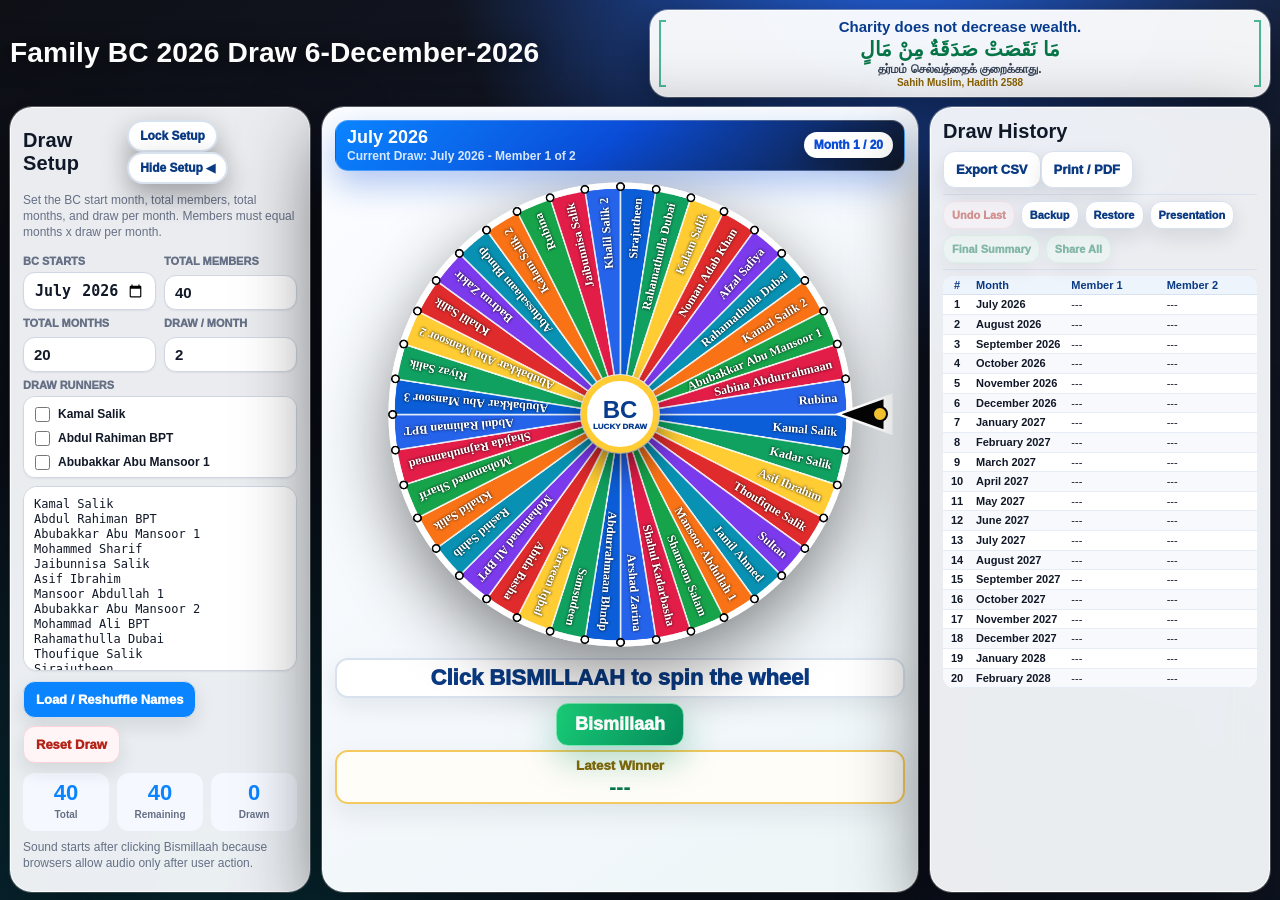
==== index.html @ fdc9ce52 "Harden draw app and split assets" ====
<!DOCTYPE html>
<html lang="en">
<head>
<meta charset="UTF-8" />
<meta name="viewport" content="width=device-width, initial-scale=1.0" />
<title>Family BC Wheel of Fortune Draw</title>
<link rel="stylesheet" href="styles.css" />
</head>
<body>
<div class="app">
  <div class="header">
    <div class="title"><h1 id="pageTitle">Family BC 2026 Draw</h1></div>
    <div class="hadithQuote" aria-label="Hadith about charity">
      <strong>Charity does not decrease wealth.</strong>
      <span class="arabic">مَا نَقَصَتْ صَدَقَةٌ مِنْ مَالٍ</span>
      <span class="tamil">தர்மம் செல்வத்தைக் குறைக்காது.</span>
      <small>Sahih Muslim, Hadith 2588</small>
    </div>
    <div class="badge" id="status">READY</div>
  </div>
  <div class="stage">
    <button id="setupShow" class="setupShowTab" type="button" title="Show draw setup">Show Setup ▶</button>
    <div class="panel">
      <div class="setupHeader"><h2>Draw Setup</h2><div><button id="lockSetup" class="setupToggle" type="button">Lock Setup</button> <button id="setupToggle" class="setupToggle" type="button" title="Hide draw setup" aria-expanded="true">Hide Setup ◀</button></div></div>
      <p class="note">Set the BC start month, total members, total months, and draw per month. Members must equal months x draw per month.</p>
      <div class="settings">
        <label>BC Starts<input id="startMonth" type="month" value="2026-07"></label>
        <label>Total Members<input id="memberCount" type="number" min="1" max="300" value="40"></label>
        <label>Total Months<input id="monthCount" type="number" min="1" max="120" value="20"></label>
        <label>Draw / Month<input id="drawPerMonth" type="number" min="1" max="20" value="2"></label>
        <label class="runnerField">Draw Runners<div id="drawRunners" class="runnerList" role="group" aria-label="Draw runners"></div></label>
      </div>
      <textarea id="names"></textarea>
      <div class="actions">
        <button id="load">Load / Reshuffle Names</button>
        <button id="reset" class="danger">Reset Draw</button>
      </div>
      <div class="stats"><div><strong id="total">0</strong><span>Total</span></div><div><strong id="remaining">0</strong><span>Remaining</span></div><div><strong id="drawn">0</strong><span>Drawn</span></div></div>
      <p class="note">Sound starts after clicking Bismillaah because browsers allow audio only after user action.</p>
    </div>
    <div class="wheelPanel" id="wheelPanel">
      <div class="monthBar"><div><h2 id="month">July 2026</h2><p id="winnerNo">Winner #1 draw</p></div><div class="monthPill" id="round">Month 1 / 20</div></div>
      <div class="wheelArea"><canvas id="wheel" width="900" height="900"></canvas><div class="pointer" id="wheelPointer"></div><div class="centerCap"><b>BC</b><span>LUCKY DRAW</span></div></div>
      <div class="finalThanks"><h2>JazaakAllaah Khairan to All the Members</h2></div>
      <div class="nameTicker" id="ticker">Click BISMILLAAH to spin the wheel</div>
      <div class="controls"><button id="start" class="start">Bismillaah</button></div>
      <div class="winnerBox"><small>Latest Winner</small><h3 id="latest">---</h3></div>
    </div>
    <div class="history">
      <div class="actions" style="justify-content:space-between"><h2>Draw History</h2><div><button id="export" class="secondary">Export CSV</button><button id="print" class="secondary">Print / PDF</button></div></div>
      <div class="adminTools">
        <button id="undo" class="danger">Undo Last</button>
        <button id="backup" class="secondary">Backup</button>
        <button id="restore" class="secondary">Restore</button>
        <button id="presentation" class="secondary">Presentation</button>
        <button id="summary" class="success" disabled>Final Summary</button>
        <button id="shareAll" class="success" disabled>Share All</button>
      </div>
      <table><thead id="historyHead"><tr><th class="sr">#</th><th>Month</th><th>Member 1</th><th>Member 2</th></tr></thead><tbody id="history"><tr><td colspan="4">No draw yet.</td></tr></tbody></table>
    </div>
  </div>
  <button id="exitPresentation" class="presentationExit">Exit Presentation</button>
</div>
<div class="overlay" id="overlay"><div class="popup"><p>🎉 CONGRATULATIONS 🎉</p><h2 id="popMonth">July 2026 Winner #1</h2><h1 id="popName">Winner</h1><button id="continue">Continue</button></div></div>
<div class="summaryOverlay" id="summaryOverlay"><div class="summaryPanel"><h2>Final Draw Summary</h2><p id="summaryIntro">All draws are complete.</p><div class="summaryList" id="summaryList"></div><div class="actions"><button id="summaryShare" class="success">Share All</button><button id="summaryClose" class="secondary">Close</button></div></div></div>
<div class="dialogOverlay" id="dialogOverlay"><div class="dialogBox"><h2 id="dialogTitle">Message</h2><p id="dialogMessage"></p><div class="actions"><button id="dialogCancel" class="secondary">Cancel</button><button id="dialogOk">OK</button></div></div></div>
<div class="confetti" id="confetti"></div>
<input id="restoreFile" type="file" accept="application/json,.json" style="display:none">
<script src="app.js"></script>
</body>
</html>
---- styles.css ----
:root{--bg1:#05070d;--bg2:#101828;--gold:#f4c95d;--blue:#0a84ff;--green:#16a765;--red:#e03a4e;--ink:#111827;--panel:#ffffff;--line:#d9e3f0}
*{box-sizing:border-box}
html,body{height:100%;overflow:hidden}
body{margin:0;font-family:Calibri,Arial,sans-serif;color:white;background:radial-gradient(circle at 70% -10%,#1c64f2 0%,transparent 34%),radial-gradient(circle at 15% 95%,#00a6a650 0%,transparent 32%),linear-gradient(135deg,#05070d 0%,#0b1020 45%,#111827 100%);}
body::before{content:"";position:fixed;inset:0;pointer-events:none;background:linear-gradient(180deg,#ffffff10,#00000018);opacity:.65}
.app{height:100vh;max-width:1500px;margin:auto;padding:8px 10px;display:flex;flex-direction:column;gap:8px}
.header{display:flex;justify-content:space-between;align-items:center;gap:14px;flex:0 0 auto}
.title h1{font-size:clamp(22px,2.2vw,32px);margin:0;font-weight:1000;line-height:1}
.title p{margin:4px 0 0;color:#d8e8ff;font-weight:700;font-size:13px}
.badge{display:none}
.setupToggle,.setupShowTab{background:#ffffff;color:#073b8e;border:2px solid #ffcc33;font-weight:1000;box-shadow:0 12px 28px #0005}
.setupToggle{border-radius:999px;padding:7px 11px;font-size:12px}
.setupShowTab{position:absolute;left:0;top:50%;transform:translate(-2px,-50%);z-index:8;border-radius:0 999px 999px 0;padding:12px 10px;display:none;writing-mode:vertical-rl;text-orientation:mixed}
.hadithQuote{flex:1;min-width:360px;max-width:620px;background:linear-gradient(135deg,#fffaf0,#ffffff);color:#101828;border:2px solid #ffcc33;border-radius:16px;padding:8px 14px;text-align:center;box-shadow:0 14px 34px #0005;position:relative;overflow:hidden}
.hadithQuote::before,.hadithQuote::after{content:"";position:absolute;top:9px;bottom:9px;width:5px;border-top:2px solid #067647;border-bottom:2px solid #067647}
.hadithQuote::before{left:8px;border-left:2px solid #067647}.hadithQuote::after{right:8px;border-right:2px solid #067647}
.hadithQuote strong{display:block;font-size:15px;line-height:1.05;color:#073b8e}
.hadithQuote .arabic{display:block;margin-top:3px;font-size:20px;line-height:1.1;font-weight:900;color:#067647;direction:rtl}
.hadithQuote .tamil{display:block;margin-top:2px;font-size:12px;font-weight:900;color:#344054}
.hadithQuote small{display:block;margin-top:1px;font-size:10px;font-weight:900;color:#8a6200}
.stage{position:relative;flex:1;min-height:0;display:grid;grid-template-columns:minmax(250px,300px) minmax(420px,1fr) minmax(290px,340px);gap:12px;align-items:stretch;transition:grid-template-columns .38s ease,gap .38s ease}
.panel,.wheelPanel,.history{background:white;color:var(--ink);border-radius:18px;padding:12px;box-shadow:0 18px 48px #0007;min-height:0}
.panel{display:flex;flex-direction:column;min-width:0;overflow:hidden;transition:opacity .28s ease,transform .38s ease,padding .38s ease,box-shadow .38s ease}
textarea{width:100%;flex:1;min-height:140px;border:2px solid #e7edf7;border-radius:14px;padding:10px;font-size:12px;line-height:1.25;outline:none;resize:none;background:#f8fbff}
label{display:flex;flex-direction:column;justify-content:space-between;gap:4px;min-height:54px;font-size:11px;font-weight:1000;color:#667085;text-transform:uppercase;line-height:1.05;white-space:nowrap}
input{width:100%;min-width:0;border:2px solid #e7edf7;border-radius:12px;padding:8px 10px;font-size:15px;font-weight:900;color:#071225;background:#f8fbff;outline:none}
button{border:0;border-radius:12px;padding:10px 12px;font-weight:1000;cursor:pointer;background:var(--blue);color:white;font-size:13px;box-shadow:0 8px 18px #0002;white-space:nowrap}
button:disabled{opacity:.45;cursor:not-allowed}
button.secondary{background:#eef4ff;color:#084298}
button.danger{background:#fff0f0;color:var(--red)}
button.success{background:#ecfdf3;color:#067647}
button.start{font-size:18px;background:linear-gradient(135deg,#12b76a,#067647);padding:10px 18px}
button.stop{font-size:18px;background:linear-gradient(135deg,#ff3b30,#b42318);padding:10px 18px}
.actions{display:flex;gap:8px;flex-wrap:wrap;margin-top:10px}
.stats{display:grid;grid-template-columns:repeat(3,1fr);gap:8px;margin-top:10px}
.stats div{background:#f5f8ff;border-radius:12px;text-align:center;padding:9px}
.stats strong{display:block;font-size:22px;color:var(--blue);line-height:1}
.stats span{font-size:10px;font-weight:900;color:#667085}
.monthBar{display:flex;justify-content:space-between;align-items:center;gap:10px;background:linear-gradient(135deg,#073b8e,#061f4f);color:white;padding:7px 11px;border-radius:13px;margin-bottom:5px}
.monthBar h2{margin:0;font-size:18px;line-height:1.05}
.monthBar p{margin:2px 0 0;color:#d8e8ff;font-weight:800;font-size:12px}
.monthPill{background:#ffcc33;color:#101828;border-radius:999px;padding:6px 10px;font-weight:1000;font-size:12px;white-space:nowrap}
.wheelPanel{display:flex;flex-direction:column}
.wheelArea{position:relative;width:min(53vh,100%,610px);height:min(53vh,100vw,610px);aspect-ratio:1;margin:0 auto}
#wheel{display:block;position:relative;z-index:1;width:100%;height:100%;border-radius:50%;filter:drop-shadow(0 25px 35px #0007)}
.pointer{position:absolute;top:50%;right:-34px;transform:translateY(-50%);width:58px;height:42px;background:white;clip-path:polygon(0 50%,100% 0,100% 100%);z-index:5;filter:drop-shadow(0 4px 5px #0008);transform-origin:48px 50%}
.pointer::before{content:"";position:absolute;right:5px;top:50%;transform:translateY(-50%);width:12px;height:12px;border-radius:50%;background:#ffcc33;border:2px solid #050505;z-index:2}
.pointer::after{content:"";position:absolute;left:7px;top:6px;width:42px;height:30px;background:#050505;clip-path:polygon(0 50%,100% 0,100% 100%)}
.pointer.tick{animation:pointerTick .08s ease-out}
.centerCap{position:absolute;left:50%;top:50%;transform:translate(-50%,-50%);width:78px;height:78px;border-radius:50%;background:white;border:6px solid #ffcc33;color:#073b8e;display:flex;flex-direction:column;align-items:center;justify-content:center;box-shadow:0 12px 26px #0006;z-index:4;font-weight:1000}
.centerCap b{font-size:24px;line-height:1}.centerCap span{font-size:8px}
.nameTicker{margin:5px auto 0;width:100%;background:#f5f8ff;border:2px solid #e7edf7;color:#073b8e;border-radius:13px;padding:6px;font-size:clamp(17px,1.8vw,22px);font-weight:1000;min-height:40px;display:flex;align-items:center;justify-content:center;text-align:center;line-height:1.05}
.controls{display:flex;justify-content:center;gap:10px;flex-wrap:wrap;margin-top:5px}
.winnerBox{margin-top:4px;border:2px solid #ffdf72;border-radius:13px;background:linear-gradient(135deg,#fff8da,#fff);padding:4px;color:#101828;text-align:center}
.winnerBox small{font-weight:1000;color:#8a6200}.winnerBox h3{font-size:clamp(16px,1.7vw,22px);line-height:1.05;margin:2px 0 0;color:#067647}
.finalThanks{display:none;flex:1;min-height:0;align-items:center;justify-content:center;text-align:center;padding:26px;border-radius:20px;background:radial-gradient(circle at 50% 20%,#ffffff 0%,#eef7ff 45%,#dff6ec 100%);border:1px solid #ffffff;box-shadow:inset 0 1px 0 #fff,0 20px 55px #10182820}
.finalThanks h2{margin:0;color:#064e3b;font-size:clamp(34px,4.8vw,64px);line-height:1.02;font-weight:1000;text-shadow:0 2px 0 #fff}
.wheelPanel.drawComplete .wheelArea,.wheelPanel.drawComplete .nameTicker,.wheelPanel.drawComplete .controls,.wheelPanel.drawComplete .winnerBox{display:none}
.wheelPanel.drawComplete .finalThanks{display:flex}
.history{display:flex;flex-direction:column;margin-top:0;overflow:hidden}
table{width:100%;border-collapse:collapse;margin-top:4px;font-size:11px;table-layout:fixed}th,td{padding:3px 5px;border-bottom:1px solid #e7edf7;text-align:left;vertical-align:top;word-break:break-word;line-height:1.15}th{background:#f5f8ff}
th.sr,td.sr{width:28px;max-width:28px;text-align:center;padding-left:2px;padding-right:2px}
.adminTools{display:flex;gap:6px;flex-wrap:wrap;margin:6px 0 2px}.adminTools button{font-size:11px;padding:7px 8px}
.app.setupLocked .panel input,.app.setupLocked .panel textarea{background:#f1f5f9;color:#667085}
.app.setupLocked .runnerList{background:#f1f5f9;color:#667085}
.app.setupLocked #load{opacity:.45;cursor:not-allowed}
.summaryOverlay{display:none;position:fixed;inset:0;background:#000c;z-index:70;align-items:center;justify-content:center}
.summaryOverlay.show{display:flex}
.summaryPanel{background:white;color:#101828;border-radius:24px;border:5px solid #ffcc33;width:min(900px,94vw);max-height:88vh;padding:22px;box-shadow:0 30px 90px #000;display:flex;flex-direction:column;gap:12px}
.summaryPanel h2{margin:0;color:#073b8e;font-size:30px}.summaryPanel p{margin:0;color:#667085;font-weight:800}.summaryList{overflow:auto;border:1px solid #e7edf7;border-radius:12px}.summaryList table{font-size:13px;margin:0}.summaryPanel .actions{justify-content:flex-end;margin:0}
.dialogOverlay{display:none;position:fixed;inset:0;background:#000b;z-index:90;align-items:center;justify-content:center;padding:18px}
.dialogOverlay.show{display:flex}
.dialogBox{width:min(620px,94vw);max-height:86vh;overflow:auto;background:#fbfdff;color:#101828;border-radius:22px;border:1px solid #ffffff;box-shadow:0 34px 110px #000;padding:22px;display:flex;flex-direction:column;gap:14px}
.dialogBox h2{margin:0;color:#0a3a82;font-size:24px;line-height:1.1;font-weight:1000}
.dialogBox p{margin:0;color:#344054;font-size:17px;line-height:1.35;font-weight:800;white-space:pre-wrap;overflow-wrap:anywhere}
.dialogBox .actions{justify-content:flex-end;margin:0}
.presentationExit{display:none;position:fixed;right:14px;bottom:14px;z-index:80;background:#ffffff;color:#073b8e;border:2px solid #ffcc33}
.app.presentation{width:100vw;max-width:none;height:100vh;padding:8px;overflow:hidden}.app.presentation .panel,.app.presentation .history,.app.presentation .hadithQuote,.app.presentation .badge,.app.presentation .setupShowTab{display:none}.app.presentation .header{justify-content:center;text-align:center}.app.presentation .stage{grid-template-columns:minmax(0,1fr);place-items:center;width:100%;min-height:0}.app.presentation .wheelPanel{width:min(1180px,100%);height:100%;max-height:100%;margin:0 auto;padding:10px;overflow:hidden}.app.presentation .monthBar{padding:6px 10px;margin-bottom:4px}.app.presentation .wheelArea{width:min(60vh,62vw,640px);height:min(60vh,62vw,640px)}.app.presentation .nameTicker{min-height:36px;padding:5px;margin-top:4px}.app.presentation .controls{margin-top:4px}.app.presentation .winnerBox{margin-top:4px;padding:5px}.app.presentation .presentationExit{display:block}
.overlay{display:none;position:fixed;inset:0;background:#000b;z-index:50;align-items:center;justify-content:center}
.overlay.show{display:flex}
.popup{position:relative;background:white;color:#101828;border-radius:34px;border:6px solid #ffcc33;padding:36px;text-align:center;width:min(760px,92vw);box-shadow:0 30px 90px #000}
.popup p{font-size:30px;font-weight:1000;color:#8a6200;margin:0}.popup h2{font-size:28px;color:#073b8e;margin:12px 0}.popup h1{font-size:54px;color:#067647;margin:12px 0 26px}
.confetti{position:fixed;inset:0;pointer-events:none;overflow:hidden;z-index:60}.confetti i{position:absolute;width:10px;height:18px;top:-20px;animation:fall 3s linear forwards}@keyframes fall{to{transform:translateY(110vh) rotate(760deg)}}@keyframes pointerTick{0%{transform:translateY(-50%) rotate(0deg)}35%{transform:translateY(-50%) rotate(-14deg)}70%{transform:translateY(-50%) rotate(5deg)}100%{transform:translateY(-50%) rotate(0deg)}}
.note{font-size:12px;color:#667085;line-height:1.35;margin:8px 0}
.panel h2,.history h2{margin:0 0 6px;font-size:20px}
.setupHeader{display:flex;align-items:center;justify-content:space-between;gap:8px}
.setupHeader h2{margin:0}
.settings{display:grid;grid-template-columns:repeat(2,minmax(0,1fr));gap:8px;margin:8px 0}
.runnerField{grid-column:1/-1}
.runnerList{width:100%;height:82px;overflow:auto;border:1px solid #d0d7e2;border-radius:12px;background:#ffffff;padding:6px;box-shadow:0 1px 2px #1018280f;text-transform:none}
.runnerOption{display:flex;flex-direction:row;align-items:center;justify-content:flex-start;gap:8px;min-height:24px;padding:3px 5px;border-radius:8px;color:#111827;font-size:12px;font-weight:900;line-height:1.1;text-transform:none;white-space:normal;cursor:pointer}
.runnerOption:hover{background:#eef7ff}
.runnerOption input{width:15px;height:15px;min-width:15px;padding:0;margin:0;box-shadow:none;accent-color:#0a84ff}
.runnerOption span{display:block;flex:1}
.history .actions{margin-top:0;align-items:center}
.history .actions h2{margin:0}
.app.setupHidden .stage{grid-template-columns:0 minmax(520px,1fr) minmax(290px,340px);gap:12px}
.app.setupHidden .panel{opacity:0;transform:translateX(-18px);padding-left:0;padding-right:0;pointer-events:none;box-shadow:none}
.app.setupHidden .setupShowTab{display:block}
.app.presentation.setupHidden .stage{grid-template-columns:minmax(0,1fr);place-items:center}
.app.presentation.setupHidden .setupShowTab{display:none}

/* Premium tech-product finish */
.app{position:relative}
.title h1{font-weight:900;letter-spacing:.1px;text-shadow:0 2px 24px #000b}
.header{padding:2px 0}
.hadithQuote{background:#fffffff2;border:1px solid #ffffffcc;border-radius:18px;box-shadow:0 18px 50px #0008,0 0 0 1px #ffffff66;backdrop-filter:blur(18px)}
.hadithQuote::before,.hadithQuote::after{border-color:#13a36f;opacity:.75}
.panel,.wheelPanel,.history{background:#f7f9fcf2;border:1px solid #ffffffd9;border-radius:22px;box-shadow:0 28px 80px #0009,0 0 0 1px #ffffff59;backdrop-filter:blur(20px)}
.wheelPanel{background:linear-gradient(145deg,#fbfdff 0%,#f4f8fc 55%,#edf5f7 100%)}
.panel h2,.history h2{color:#101828;font-weight:900;letter-spacing:.1px}
textarea,input{border:1px solid #d0d7e2;background:#ffffff;color:#111827;box-shadow:0 1px 2px #1018280f}
textarea:focus,input:focus{border-color:#0a84ff;box-shadow:0 0 0 4px #0a84ff24}
button{position:relative;overflow:hidden;border:1px solid #d5dfeb;box-shadow:0 8px 20px #1018281c;transition:transform .16s ease,box-shadow .16s ease,background .16s ease}
button:hover:not(:disabled){transform:translateY(-1px);box-shadow:0 12px 28px #1018282b}
button:active:not(:disabled){transform:translateY(0)}
button.secondary{background:#ffffff;color:#0a3a82;border-color:#d8e1ee}
button.danger{background:#fff5f6;color:#b42318;border-color:#ffd3d8}
button.success{background:#effaf4;color:#067647;border-color:#c7f2d8}
button.start{background:linear-gradient(135deg,#1bd37a,#058a5a);border-color:#76e7ad;color:white;box-shadow:0 14px 36px #058a5a55}
.setupToggle,.setupShowTab{background:#ffffff;color:#0a3a82;border-color:#d8e1ee}
.monthBar{background:linear-gradient(135deg,#0a84ff 0%,#0b4dd8 48%,#111827 100%);border:1px solid #ffffff40;box-shadow:0 14px 32px #0a4dd84d}
.monthPill{background:#ffffff;color:#0b4dd8;box-shadow:0 5px 14px #0002}
.nameTicker{background:#ffffff;border-color:#d8e1ee;color:#0a3a82;box-shadow:0 8px 22px #10182814}
.winnerBox{background:#fffdf8;border-color:#f4c95d;box-shadow:0 10px 26px #10182814}
table{background:#ffffff;border-radius:12px;overflow:hidden}
th{background:#eef4fb;color:#0a3a82;border-bottom:1px solid #d8e1ee}
td{background:#ffffff}
tbody tr:nth-child(even) td{background:#f7f9fc}
tbody tr:hover td{background:#eef7ff}
.adminTools{border-top:1px solid #d8e1ee;border-bottom:1px solid #d8e1ee;padding:6px 0}
.centerCap{background:#ffffff;box-shadow:0 14px 34px #0008,0 0 0 1px #ffffff}
.popup,.summaryPanel{background:#fbfdff;border-color:#f4c95d;box-shadow:0 38px 110px #000}
.presentationExit{background:#ffffff;color:#0a3a82;border-color:#d8e1ee}
@media(max-width:1100px){.app{padding:8px}.stage{grid-template-columns:250px minmax(360px,1fr) 270px;gap:8px}.panel,.wheelPanel,.history{padding:10px}.title h1{font-size:24px}.title p{display:none}.hadithQuote{min-width:300px;padding:7px 12px}.hadithQuote strong{font-size:13px}.hadithQuote .arabic{font-size:17px}.hadithQuote .tamil{font-size:11px}label{font-size:10px}input{font-size:14px;padding:7px 8px}button{font-size:12px;padding:8px 10px}.wheelArea{width:min(54vh,100%);height:min(54vh,100vw)}table{font-size:11px}th,td{padding:4px}}
@media(max-width:860px),(orientation:portrait){html,body{overflow:auto}.app{height:auto;min-height:100vh}.stage{grid-template-columns:1fr}.header{flex-direction:column;align-items:flex-start}.title h1{font-size:30px}.title p{display:block}.wheelArea{width:min(620px,92vw);height:min(620px,92vw)}textarea{height:220px;flex:none}.history{overflow:visible}}
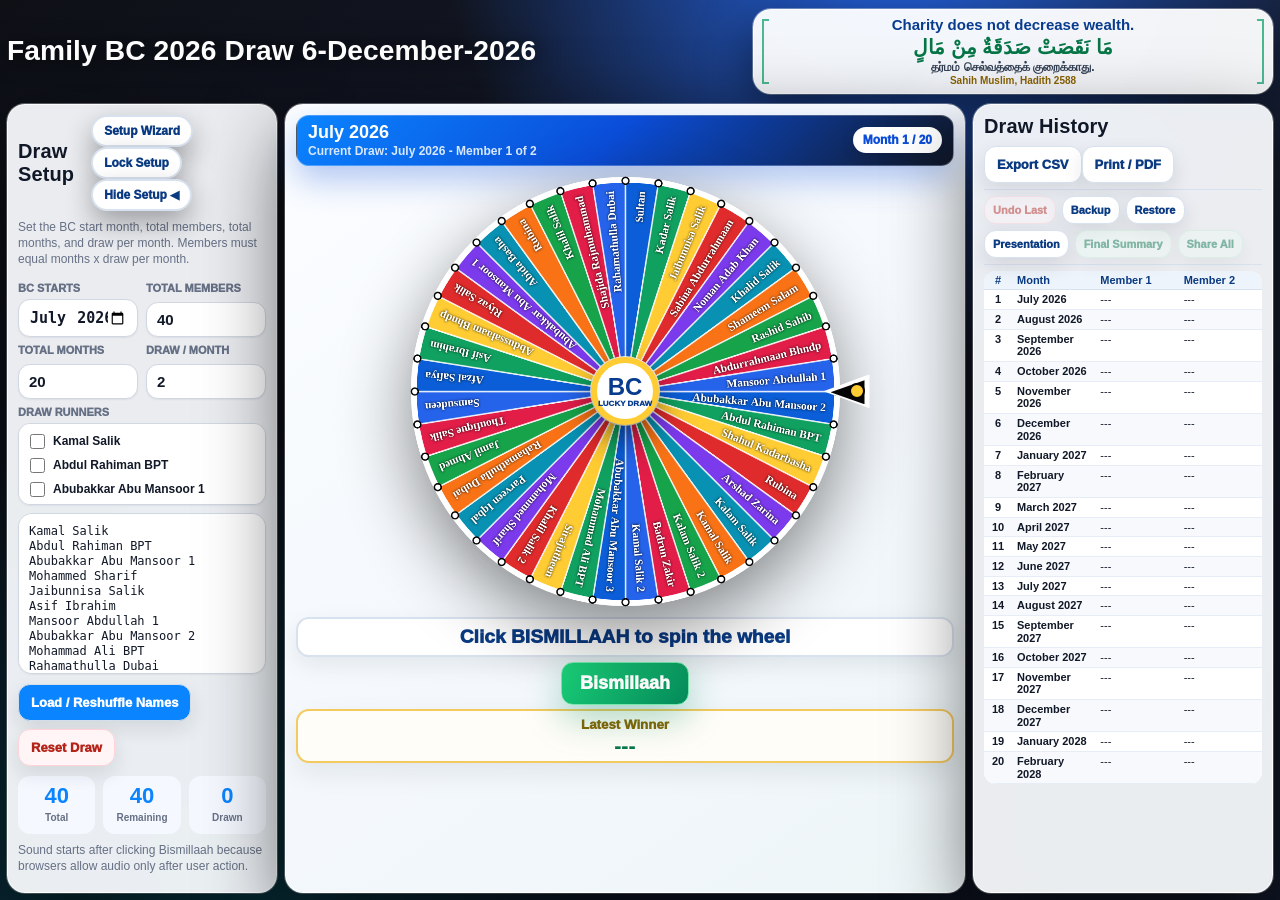
==== commit 3c068a64: "Add setup wizard draw modes" ====
--- a/index.html
+++ b/index.html
@@ -21,7 +21,7 @@
   <div class="stage">
     <button id="setupShow" class="setupShowTab" type="button" title="Show draw setup">Show Setup ▶</button>
     <div class="panel">
-      <div class="setupHeader"><h2>Draw Setup</h2><div><button id="lockSetup" class="setupToggle" type="button">Lock Setup</button> <button id="setupToggle" class="setupToggle" type="button" title="Hide draw setup" aria-expanded="true">Hide Setup ◀</button></div></div>
+      <div class="setupHeader"><h2>Draw Setup</h2><div><button id="setupWizard" class="setupToggle" type="button">Setup Wizard</button><button id="lockSetup" class="setupToggle" type="button">Lock Setup</button> <button id="setupToggle" class="setupToggle" type="button" title="Hide draw setup" aria-expanded="true">Hide Setup ◀</button></div></div>
       <p class="note">Set the BC start month, total members, total months, and draw per month. Members must equal months x draw per month.</p>
       <div class="settings">
         <label>BC Starts<input id="startMonth" type="month" value="2026-07"></label>
@@ -63,7 +63,42 @@
 </div>
 <div class="overlay" id="overlay"><div class="popup"><p>🎉 CONGRATULATIONS 🎉</p><h2 id="popMonth">July 2026 Winner #1</h2><h1 id="popName">Winner</h1><button id="continue">Continue</button></div></div>
 <div class="summaryOverlay" id="summaryOverlay"><div class="summaryPanel"><h2>Final Draw Summary</h2><p id="summaryIntro">All draws are complete.</p><div class="summaryList" id="summaryList"></div><div class="actions"><button id="summaryShare" class="success">Share All</button><button id="summaryClose" class="secondary">Close</button></div></div></div>
-<div class="dialogOverlay" id="dialogOverlay"><div class="dialogBox"><h2 id="dialogTitle">Message</h2><p id="dialogMessage"></p><div class="actions"><button id="dialogCancel" class="secondary">Cancel</button><button id="dialogOk">OK</button></div></div></div>
+<div class="wizardOverlay" id="wizardOverlay" aria-hidden="true"><div class="wizardPanel" role="dialog" aria-modal="true" aria-labelledby="wizardTitle">
+  <div class="wizardTop"><div><h2 id="wizardTitle">Setup Wizard</h2><p id="wizardStepLabel">Step 1 of 4</p></div><button id="wizardClose" class="secondary" type="button">Close</button></div>
+  <div class="wizardProgress" aria-hidden="true"><i id="wizardProgress"></i></div>
+  <div class="wizardStep" data-step="0">
+    <h3>Draw Details</h3>
+    <div class="wizardMode" role="group" aria-label="Draw setup mode">
+      <label><input id="wizModeFull" name="wizDrawMode" type="radio" value="full" checked><span>Full schedule</span></label>
+      <label><input id="wizModeSpecific" name="wizDrawMode" type="radio" value="specific"><span>Specific month only</span></label>
+    </div>
+    <div class="wizardGrid">
+      <label>BC Starts<input id="wizStartMonth" type="month"></label>
+      <label>Total Months<input id="wizMonthCount" type="number" min="1" max="120"></label>
+      <label>Draw / Month<input id="wizDrawPerMonth" type="number" min="1" max="20"></label>
+      <label>Total Members<input id="wizMemberCount" type="number" min="1" max="300"></label>
+      <label class="wizardSpecificField">Draw Month<input id="wizSpecificMonth" type="month"></label>
+      <label class="wizardSpecificField">Winners Needed<input id="wizSpecificCount" type="number" min="1" max="50"></label>
+    </div>
+    <p class="wizardHint" id="wizExpected">Members must equal months x draw per month.</p>
+  </div>
+  <div class="wizardStep" data-step="1">
+    <h3>Member List</h3>
+    <textarea id="wizNames" spellcheck="false"></textarea>
+    <p class="wizardHint" id="wizNameCount">0 members entered.</p>
+  </div>
+  <div class="wizardStep" data-step="2">
+    <h3>Draw Runners</h3>
+    <p class="wizardHint">Choose up to the draw-per-month count. These members are assigned first.</p>
+    <div id="wizRunners" class="wizardRunnerList" role="group" aria-label="Wizard draw runners"></div>
+  </div>
+  <div class="wizardStep" data-step="3">
+    <h3>Review Setup</h3>
+    <div id="wizReview" class="wizardReview"></div>
+  </div>
+  <p class="wizardError" id="wizardError" role="alert"></p>
+  <div class="wizardActions"><button id="wizardBack" class="secondary" type="button">Back</button><button id="wizardNext" type="button">Next</button></div>
+</div></div><div class="dialogOverlay" id="dialogOverlay"><div class="dialogBox"><h2 id="dialogTitle">Message</h2><p id="dialogMessage"></p><div class="actions"><button id="dialogCancel" class="secondary">Cancel</button><button id="dialogOk">OK</button></div></div></div>
 <div class="confetti" id="confetti"></div>
 <input id="restoreFile" type="file" accept="application/json,.json" style="display:none">
 <script src="app.js"></script>
--- a/styles.css
+++ b/styles.css
@@ -68,6 +68,34 @@
 .summaryOverlay.show{display:flex}
 .summaryPanel{background:white;color:#101828;border-radius:24px;border:5px solid #ffcc33;width:min(900px,94vw);max-height:88vh;padding:22px;box-shadow:0 30px 90px #000;display:flex;flex-direction:column;gap:12px}
 .summaryPanel h2{margin:0;color:#073b8e;font-size:30px}.summaryPanel p{margin:0;color:#667085;font-weight:800}.summaryList{overflow:auto;border:1px solid #e7edf7;border-radius:12px}.summaryList table{font-size:13px;margin:0}.summaryPanel .actions{justify-content:flex-end;margin:0}
+.wizardOverlay{display:none;position:fixed;inset:0;background:#000b;z-index:85;align-items:center;justify-content:center;padding:18px}
+.wizardOverlay.show{display:flex}
+.wizardPanel{width:min(780px,94vw);max-height:90vh;overflow:auto;background:#fbfdff;color:#101828;border-radius:22px;border:1px solid #ffffff;box-shadow:0 34px 110px #000;padding:20px;display:flex;flex-direction:column;gap:14px}
+.wizardTop{display:flex;align-items:flex-start;justify-content:space-between;gap:12px}
+.wizardTop h2{margin:0;color:#0a3a82;font-size:26px;line-height:1.05}
+.wizardTop p{margin:4px 0 0;color:#667085;font-size:12px;font-weight:900;text-transform:uppercase}
+.wizardProgress{height:8px;background:#e7edf7;border-radius:999px;overflow:hidden}
+.wizardProgress i{display:block;height:100%;width:25%;background:linear-gradient(135deg,#0a84ff,#12b76a);border-radius:999px;transition:width .18s ease}
+.wizardStep{display:none}
+.wizardStep.active{display:block}
+.wizardStep h3{margin:0 0 10px;color:#101828;font-size:20px;line-height:1.1}
+.wizardMode{display:grid;grid-template-columns:repeat(2,minmax(0,1fr));gap:8px;margin-bottom:10px}
+.wizardMode label{min-height:auto;display:flex;flex-direction:row;align-items:center;justify-content:flex-start;gap:8px;border:1px solid #d8e1ee;border-radius:12px;background:#ffffff;padding:9px 10px;color:#101828;text-transform:none;font-size:13px;line-height:1.1;white-space:normal}
+.wizardMode input{width:16px;height:16px;min-width:16px;margin:0;padding:0;accent-color:#0a84ff}
+.wizardMode span{font-weight:1000}
+.wizardGrid{display:grid;grid-template-columns:repeat(2,minmax(0,1fr));gap:10px}
+.wizardHint{margin:10px 0 0;color:#667085;font-size:13px;font-weight:800;line-height:1.35}
+.wizardError{min-height:18px;margin:0;color:#b42318;font-size:13px;font-weight:900;line-height:1.3}
+#wizNames{height:260px;min-height:260px;flex:none;font-size:13px}
+.wizardRunnerList{max-height:280px;overflow:auto;border:1px solid #d0d7e2;border-radius:12px;background:#ffffff;padding:8px;display:grid;grid-template-columns:repeat(2,minmax(0,1fr));gap:4px}
+.wizardRunnerList .runnerOption{min-height:28px}
+.wizardReview{border:1px solid #d8e1ee;border-radius:14px;background:#ffffff;overflow:hidden}
+.wizardReview dl{display:grid;grid-template-columns:minmax(130px,.65fr) minmax(0,1fr);margin:0}
+.wizardReview dt,.wizardReview dd{padding:10px 12px;border-bottom:1px solid #edf2f7;margin:0;line-height:1.25}
+.wizardReview dt{font-size:12px;font-weight:1000;color:#667085;text-transform:uppercase;background:#f7f9fc}
+.wizardReview dd{font-size:14px;font-weight:900;color:#101828;overflow-wrap:anywhere}
+.wizardReview dt:last-of-type,.wizardReview dd:last-of-type{border-bottom:0}
+.wizardActions{display:flex;justify-content:flex-end;gap:8px}
 .dialogOverlay{display:none;position:fixed;inset:0;background:#000b;z-index:90;align-items:center;justify-content:center;padding:18px}
 .dialogOverlay.show{display:flex}
 .dialogBox{width:min(620px,94vw);max-height:86vh;overflow:auto;background:#fbfdff;color:#101828;border-radius:22px;border:1px solid #ffffff;box-shadow:0 34px 110px #000;padding:22px;display:flex;flex-direction:column;gap:14px}
@@ -134,3 +162,138 @@
 .presentationExit{background:#ffffff;color:#0a3a82;border-color:#d8e1ee}
 @media(max-width:1100px){.app{padding:8px}.stage{grid-template-columns:250px minmax(360px,1fr) 270px;gap:8px}.panel,.wheelPanel,.history{padding:10px}.title h1{font-size:24px}.title p{display:none}.hadithQuote{min-width:300px;padding:7px 12px}.hadithQuote strong{font-size:13px}.hadithQuote .arabic{font-size:17px}.hadithQuote .tamil{font-size:11px}label{font-size:10px}input{font-size:14px;padding:7px 8px}button{font-size:12px;padding:8px 10px}.wheelArea{width:min(54vh,100%);height:min(54vh,100vw)}table{font-size:11px}th,td{padding:4px}}
 @media(max-width:860px),(orientation:portrait){html,body{overflow:auto}.app{height:auto;min-height:100vh}.stage{grid-template-columns:1fr}.header{flex-direction:column;align-items:flex-start}.title h1{font-size:30px}.title p{display:block}.wheelArea{width:min(620px,92vw);height:min(620px,92vw)}textarea{height:220px;flex:none}.history{overflow:visible}}
+
+/* Responsive fit and wrapping fixes */
+html,body{width:100%;max-width:100%;overflow-x:hidden}
+.app{width:100%;min-width:0}
+.title,.hadithQuote,.panel,.wheelPanel,.history,.monthBar>div{min-width:0}
+.title h1,.hadithQuote,.monthBar h2,.monthBar p,.nameTicker,.winnerBox h3,.finalThanks h2,.popup h1,.popup h2,.popup p{overflow-wrap:anywhere}
+.actions>div,.adminTools{min-width:0}
+
+@media(max-width:1280px){
+  .app{max-width:100%;padding:7px}
+  .header{gap:8px}
+  .stage{grid-template-columns:minmax(220px,270px) minmax(330px,1fr) minmax(240px,300px);gap:8px}
+  .panel,.wheelPanel,.history{padding:10px;border-radius:18px}
+  .hadithQuote{min-width:260px;max-width:520px;padding:7px 12px}
+  .wheelArea{width:min(49vh,100%,520px);height:min(49vh,100vw,520px)}
+  .pointer{right:-24px;width:46px;height:34px}
+  .pointer::after{width:34px;height:24px}
+  .centerCap{width:68px;height:68px}
+  .nameTicker{font-size:clamp(16px,1.5vw,20px)}
+  .popup h1{font-size:44px}
+}
+
+@media(max-height:760px) and (min-width:861px){
+  .app{padding:6px;gap:6px}
+  .header{gap:8px}
+  .title h1{font-size:clamp(20px,1.8vw,26px)}
+  .hadithQuote{padding:5px 12px}
+  .hadithQuote strong{font-size:13px}
+  .hadithQuote .arabic{font-size:16px}
+  .hadithQuote .tamil{font-size:11px}
+  .hadithQuote small{font-size:9px}
+  .stage{gap:8px;grid-template-columns:minmax(210px,260px) minmax(310px,1fr) minmax(230px,290px)}
+  .panel,.wheelPanel,.history{padding:8px;border-radius:16px}
+  .settings{gap:6px;margin:6px 0}
+  label{min-height:46px;font-size:9px}
+  input{padding:6px 8px;font-size:13px}
+  textarea{min-height:96px;font-size:11px}
+  .runnerList{height:56px}
+  .actions{gap:6px;margin-top:6px}
+  button{padding:7px 9px;font-size:11px}
+  button.start{font-size:15px;padding:8px 14px}
+  .stats{gap:6px;margin-top:6px}
+  .stats div{padding:6px}
+  .stats strong{font-size:18px}
+  .note{font-size:10px;margin:5px 0}
+  .monthBar{padding:5px 9px;margin-bottom:4px}
+  .monthBar h2{font-size:16px}
+  .monthBar p{font-size:10px}
+  .monthPill{font-size:10px;padding:5px 8px}
+  .wheelArea{width:min(45vh,100%,470px);height:min(45vh,100vw,470px)}
+  .nameTicker{min-height:32px;padding:4px;font-size:16px}
+  .controls{margin-top:4px}
+  .winnerBox{padding:4px}
+  .winnerBox h3{font-size:16px}
+  table{font-size:10px}
+  th,td{padding:3px}
+  .adminTools button{font-size:10px;padding:6px 7px}
+}
+
+@media(max-width:860px),(orientation:portrait){
+  html,body{width:100%;overflow-x:hidden}
+  .app{width:100%;min-height:100dvh;padding:8px;gap:8px}
+  .header{width:100%;gap:8px}
+  .title{width:100%}
+  .title h1{font-size:clamp(22px,7vw,28px);line-height:1.08}
+  .hadithQuote{width:100%;min-width:0;max-width:none;padding:8px 12px;border-radius:14px}
+  .hadithQuote strong{font-size:13px}
+  .hadithQuote .arabic{font-size:clamp(16px,5vw,20px)}
+  .hadithQuote .tamil{font-size:12px;line-height:1.25}
+  .stage,.app.setupHidden .stage{grid-template-columns:minmax(0,1fr);gap:8px;width:100%}
+  .app.setupHidden .panel{display:none}
+  .panel,.wheelPanel,.history{width:100%;max-width:100%;padding:10px;border-radius:16px;overflow:visible}
+  .setupHeader{align-items:flex-start;flex-wrap:wrap}
+  .setupHeader>div{display:flex;flex-wrap:wrap;gap:6px;min-width:0}
+  label{white-space:normal;min-height:auto;gap:5px}
+  .settings{grid-template-columns:repeat(2,minmax(0,1fr))}
+  input,textarea,button{max-width:100%}
+  button{white-space:normal;line-height:1.1}
+  .actions,.adminTools{gap:6px}
+  .actions button,.adminTools button{flex:1 1 auto}
+  .history .actions{align-items:stretch}
+  .history .actions>div{display:flex;flex-wrap:wrap;gap:6px;width:100%}
+  .history .actions>div button{flex:1 1 130px}
+  .monthBar{align-items:flex-start;flex-wrap:wrap;padding:8px 10px}
+  .monthBar h2{font-size:17px}
+  .monthBar p{font-size:11px}
+  .monthPill{white-space:normal;font-size:11px;line-height:1.15}
+  .wheelArea{width:min(82vw,430px);height:min(82vw,430px)}
+  .pointer{right:-18px;width:38px;height:28px}
+  .pointer::before{right:4px;width:9px;height:9px}
+  .pointer::after{left:5px;top:5px;width:28px;height:18px}
+  .centerCap{width:60px;height:60px;border-width:5px}
+  .centerCap b{font-size:20px}
+  .nameTicker{font-size:clamp(15px,4.5vw,19px);min-height:38px;padding:7px}
+  .winnerBox h3{font-size:clamp(16px,5vw,20px)}
+  table{font-size:10px}
+  th,td{padding:4px 3px}
+  .summaryOverlay,.dialogOverlay,.overlay{padding:10px}
+  .summaryPanel,.dialogBox,.popup{width:100%;max-width:calc(100vw - 20px);border-radius:16px;padding:14px}
+  .wizardOverlay{padding:10px;align-items:flex-start}
+  .wizardPanel{width:100%;max-width:calc(100vw - 20px);max-height:calc(100dvh - 20px);border-radius:16px;padding:14px}
+  .wizardTop{gap:8px}
+  .wizardTop h2{font-size:22px}
+  .wizardMode{grid-template-columns:minmax(0,1fr)}
+  .wizardGrid{grid-template-columns:minmax(0,1fr);gap:8px}
+  #wizNames{height:220px;min-height:220px}
+  .wizardRunnerList{grid-template-columns:minmax(0,1fr);max-height:240px}
+  .wizardReview dl{grid-template-columns:minmax(0,1fr)}
+  .wizardReview dt{border-bottom:0;padding-bottom:3px}
+  .wizardReview dd{padding-top:3px}
+  .wizardActions{display:grid;grid-template-columns:1fr 1fr}
+  .summaryPanel h2{font-size:22px}
+  .dialogBox h2{font-size:20px}
+  .dialogBox p{font-size:15px}
+  .popup p{font-size:20px}
+  .popup h2{font-size:20px}
+  .popup h1{font-size:clamp(30px,10vw,42px)}
+  .finalThanks{padding:18px}
+  .finalThanks h2{font-size:clamp(28px,9vw,44px)}
+}
+
+@media(max-width:520px){
+  .app{padding:6px}
+  .settings{grid-template-columns:minmax(0,1fr)}
+  .setupToggle{font-size:11px;padding:7px 9px}
+  .wheelArea{width:min(78vw,360px);height:min(78vw,360px)}
+  .pointer{right:-14px;width:32px;height:24px}
+  .centerCap{width:54px;height:54px}
+  .centerCap span{font-size:7px}
+  .adminTools button,.actions button{flex-basis:calc(50% - 4px)}
+  .history .actions>div button{flex-basis:calc(50% - 4px)}
+  .runnerList{height:110px}
+  textarea{height:180px}
+  th.sr,td.sr{width:24px;max-width:24px}
+}
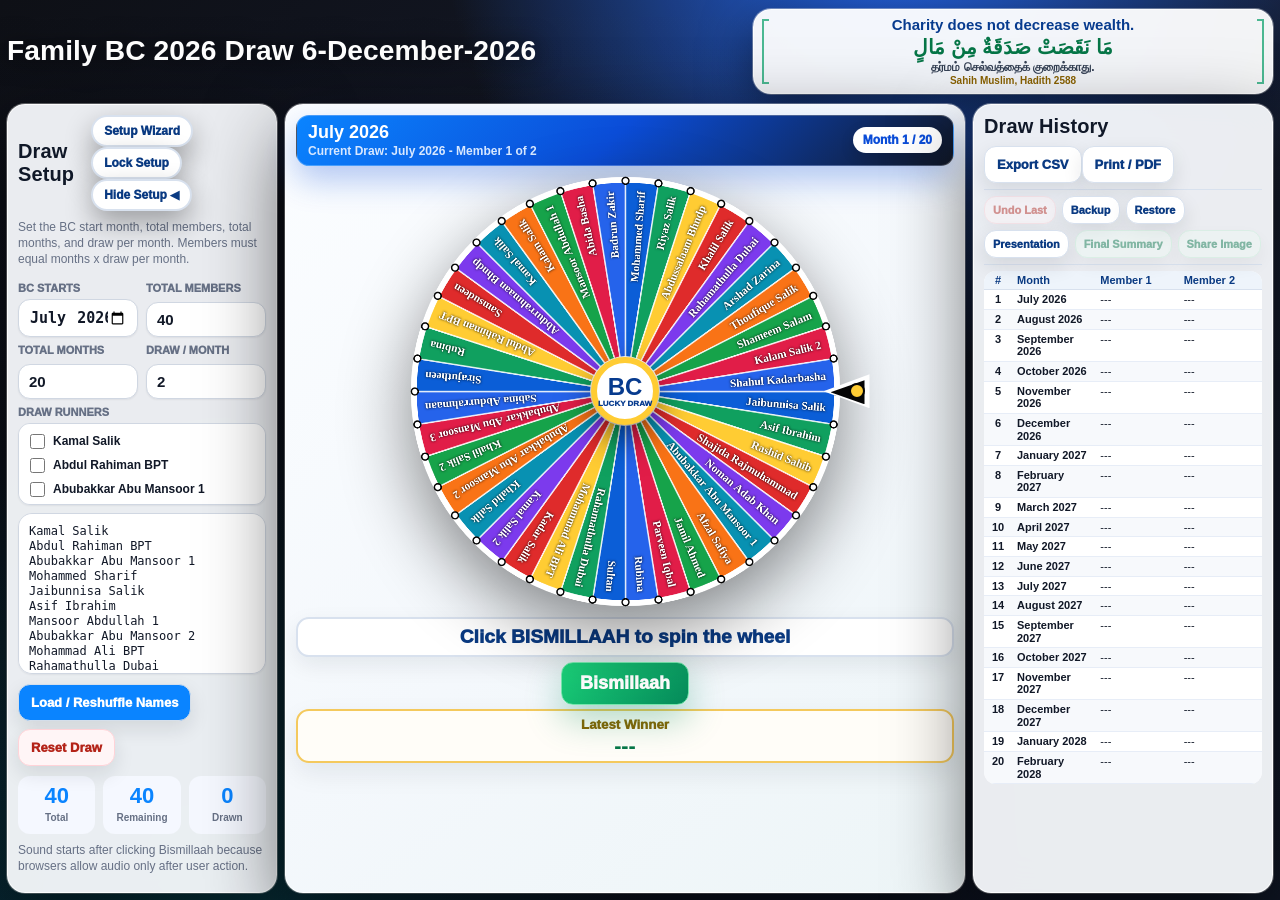
==== commit e01d6ae0: "Add image sharing for draw results" ====
--- a/index.html
+++ b/index.html
@@ -54,7 +54,7 @@
         <button id="restore" class="secondary">Restore</button>
         <button id="presentation" class="secondary">Presentation</button>
         <button id="summary" class="success" disabled>Final Summary</button>
-        <button id="shareAll" class="success" disabled>Share All</button>
+        <button id="shareAll" class="success" disabled>Share Image</button>
       </div>
       <table><thead id="historyHead"><tr><th class="sr">#</th><th>Month</th><th>Member 1</th><th>Member 2</th></tr></thead><tbody id="history"><tr><td colspan="4">No draw yet.</td></tr></tbody></table>
     </div>
@@ -62,7 +62,7 @@
   <button id="exitPresentation" class="presentationExit">Exit Presentation</button>
 </div>
 <div class="overlay" id="overlay"><div class="popup"><p>🎉 CONGRATULATIONS 🎉</p><h2 id="popMonth">July 2026 Winner #1</h2><h1 id="popName">Winner</h1><button id="continue">Continue</button></div></div>
-<div class="summaryOverlay" id="summaryOverlay"><div class="summaryPanel"><h2>Final Draw Summary</h2><p id="summaryIntro">All draws are complete.</p><div class="summaryList" id="summaryList"></div><div class="actions"><button id="summaryShare" class="success">Share All</button><button id="summaryClose" class="secondary">Close</button></div></div></div>
+<div class="summaryOverlay" id="summaryOverlay"><div class="summaryPanel"><h2>Final Draw Summary</h2><p id="summaryIntro">All draws are complete.</p><div class="summaryList" id="summaryList"></div><div class="actions"><button id="summaryShare" class="success">Share Image</button><button id="summaryClose" class="secondary">Close</button></div></div></div>
 <div class="wizardOverlay" id="wizardOverlay" aria-hidden="true"><div class="wizardPanel" role="dialog" aria-modal="true" aria-labelledby="wizardTitle">
   <div class="wizardTop"><div><h2 id="wizardTitle">Setup Wizard</h2><p id="wizardStepLabel">Step 1 of 4</p></div><button id="wizardClose" class="secondary" type="button">Close</button></div>
   <div class="wizardProgress" aria-hidden="true"><i id="wizardProgress"></i></div>
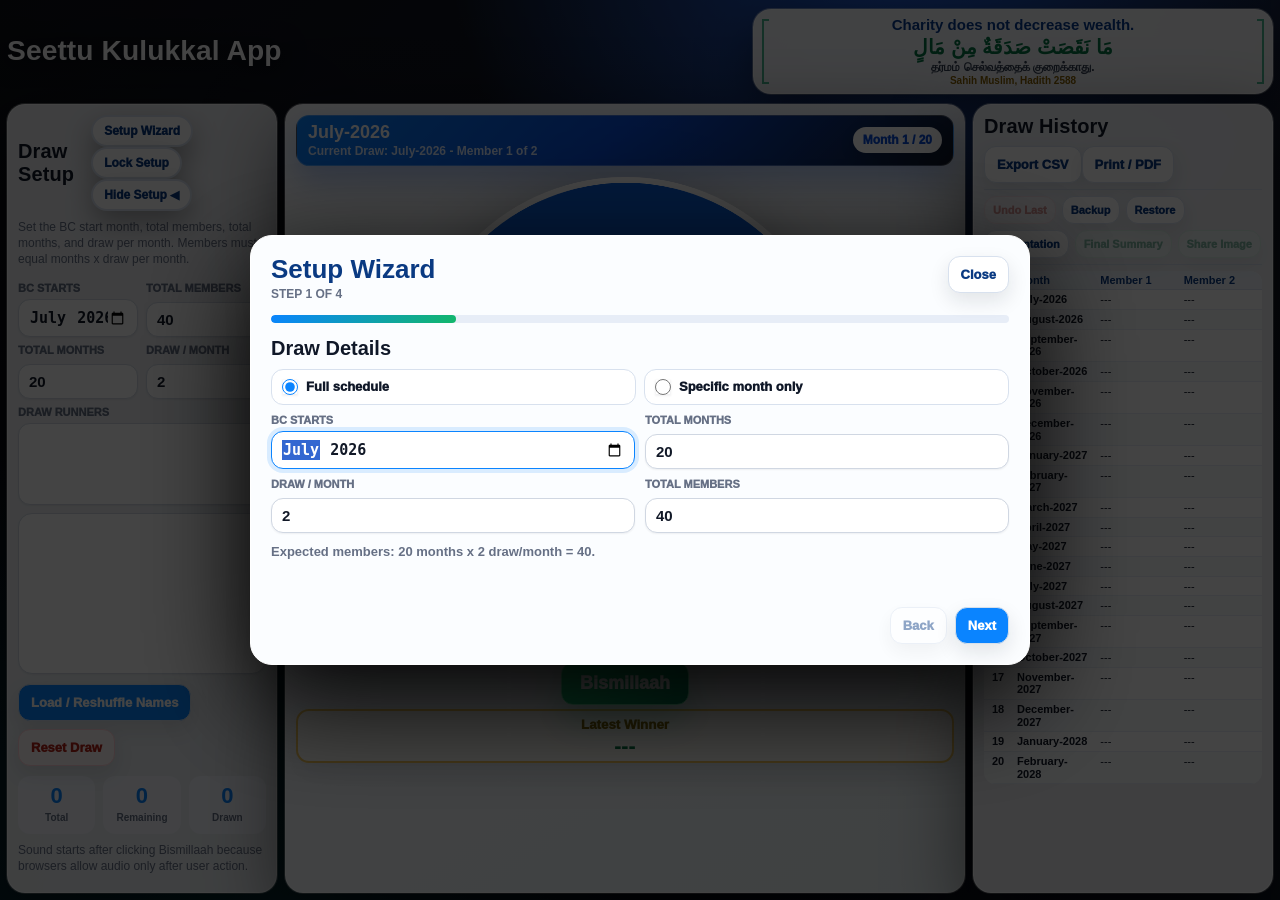
==== commit 0d15ecf1: "Update app title branding" ====
--- a/index.html
+++ b/index.html
@@ -3,13 +3,13 @@
 <head>
 <meta charset="UTF-8" />
 <meta name="viewport" content="width=device-width, initial-scale=1.0" />
-<title>Family BC Wheel of Fortune Draw</title>
+<title>Seettu Kulukkal App</title>
 <link rel="stylesheet" href="styles.css" />
 </head>
 <body>
 <div class="app">
   <div class="header">
-    <div class="title"><h1 id="pageTitle">Family BC 2026 Draw</h1></div>
+    <div class="title"><h1 id="pageTitle">Seettu Kulukkal App</h1></div>
     <div class="hadithQuote" aria-label="Hadith about charity">
       <strong>Charity does not decrease wealth.</strong>
       <span class="arabic">مَا نَقَصَتْ صَدَقَةٌ مِنْ مَالٍ</span>
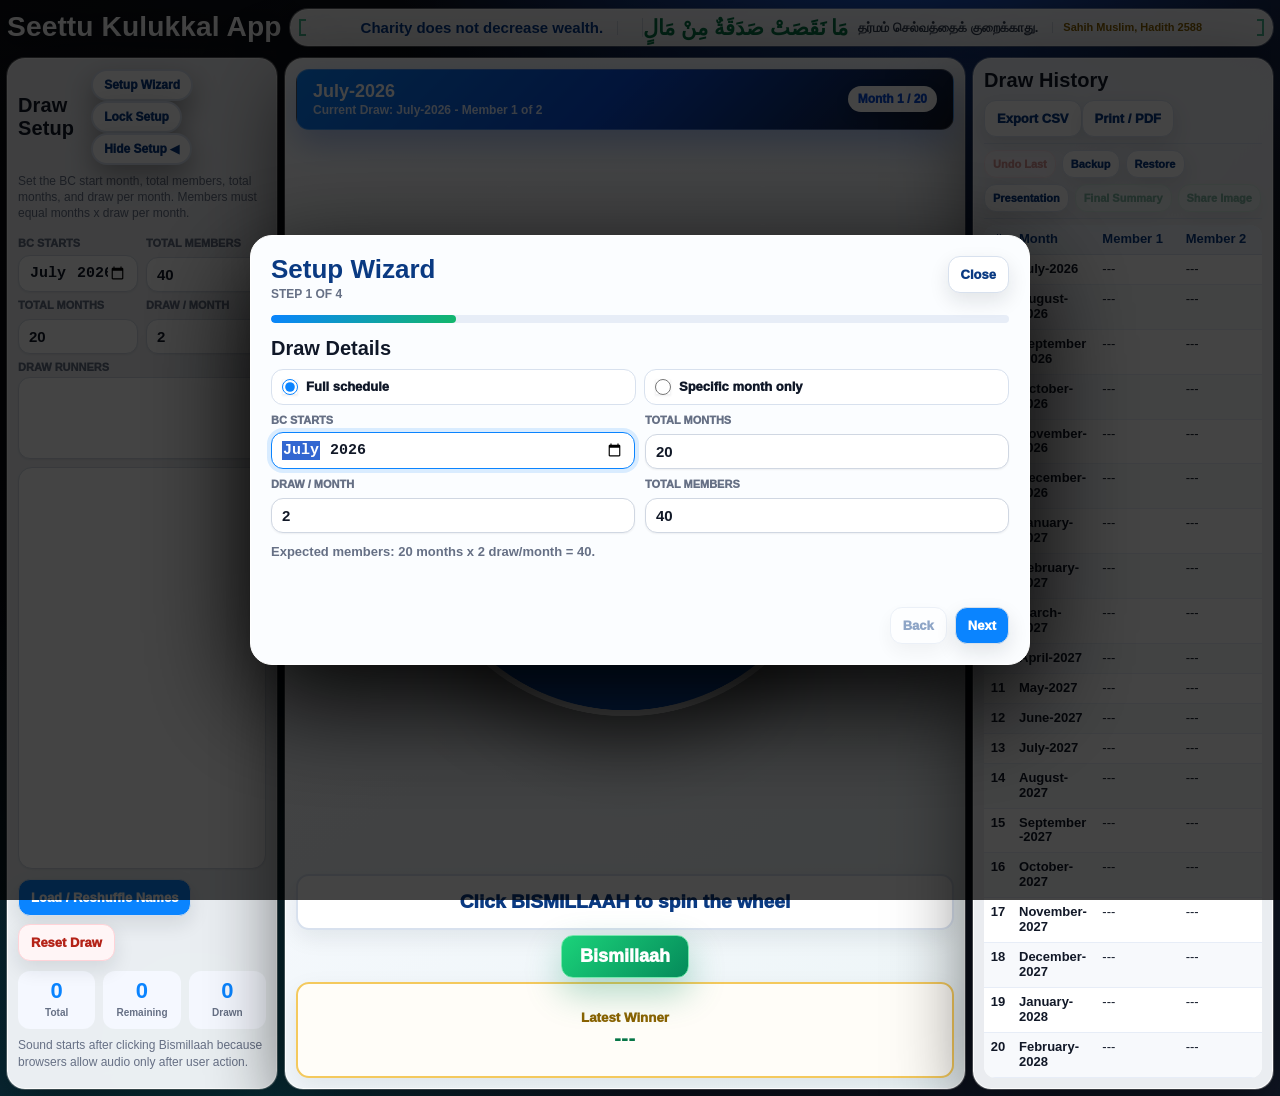
==== commit 72863c18: "Add wheel spin hotkey" ====
--- a/index.html
+++ b/index.html
@@ -4,6 +4,9 @@
 <meta charset="UTF-8" />
 <meta name="viewport" content="width=device-width, initial-scale=1.0" />
 <title>Seettu Kulukkal App</title>
+<link rel="icon" type="image/svg+xml" href="favicon.svg" />
+<link rel="apple-touch-icon" href="favicon.svg" />
+<meta name="theme-color" content="#073b8e" />
 <link rel="stylesheet" href="styles.css" />
 </head>
 <body>
@@ -43,7 +46,7 @@
       <div class="wheelArea"><canvas id="wheel" width="900" height="900"></canvas><div class="pointer" id="wheelPointer"></div><div class="centerCap"><b>BC</b><span>LUCKY DRAW</span></div></div>
       <div class="finalThanks"><h2>JazaakAllaah Khairan to All the Members</h2></div>
       <div class="nameTicker" id="ticker">Click BISMILLAAH to spin the wheel</div>
-      <div class="controls"><button id="start" class="start">Bismillaah</button></div>
+      <div class="controls"><button id="start" class="start" title="Spin the wheel (Spacebar)" aria-keyshortcuts="Space">Bismillaah</button></div>
       <div class="winnerBox"><small>Latest Winner</small><h3 id="latest">---</h3></div>
     </div>
     <div class="history">
@@ -62,7 +65,7 @@
   <button id="exitPresentation" class="presentationExit">Exit Presentation</button>
 </div>
 <div class="overlay" id="overlay"><div class="popup"><p>🎉 CONGRATULATIONS 🎉</p><h2 id="popMonth">July 2026 Winner #1</h2><h1 id="popName">Winner</h1><button id="continue">Continue</button></div></div>
-<div class="summaryOverlay" id="summaryOverlay"><div class="summaryPanel"><h2>Final Draw Summary</h2><p id="summaryIntro">All draws are complete.</p><div class="summaryList" id="summaryList"></div><div class="actions"><button id="summaryShare" class="success">Share Image</button><button id="summaryClose" class="secondary">Close</button></div></div></div>
+<div class="summaryOverlay" id="summaryOverlay"><div class="summaryPanel"><h2>Final Draw Summary</h2><p id="summaryIntro">All draws are complete.</p><div class="summaryList" id="summaryList"></div><div class="actions"><button id="summaryPdf" class="secondary">Download PDF</button><button id="summaryImage" class="secondary">Download Image</button><button id="summaryCsv" class="secondary">Download CSV</button><button id="summaryShare" class="success">Share Image</button><button id="summaryClose" class="secondary">Close</button></div></div></div>
 <div class="wizardOverlay" id="wizardOverlay" aria-hidden="true"><div class="wizardPanel" role="dialog" aria-modal="true" aria-labelledby="wizardTitle">
   <div class="wizardTop"><div><h2 id="wizardTitle">Setup Wizard</h2><p id="wizardStepLabel">Step 1 of 4</p></div><button id="wizardClose" class="secondary" type="button">Close</button></div>
   <div class="wizardProgress" aria-hidden="true"><i id="wizardProgress"></i></div>
--- a/styles.css
+++ b/styles.css
@@ -1,16 +1,17 @@
 :root{--bg1:#05070d;--bg2:#101828;--gold:#f4c95d;--blue:#0a84ff;--green:#16a765;--red:#e03a4e;--ink:#111827;--panel:#ffffff;--line:#d9e3f0}
 *{box-sizing:border-box}
-html,body{height:100%;overflow:hidden}
+html,body{min-height:100%;overflow-x:hidden;overflow-y:auto}
 body{margin:0;font-family:Calibri,Arial,sans-serif;color:white;background:radial-gradient(circle at 70% -10%,#1c64f2 0%,transparent 34%),radial-gradient(circle at 15% 95%,#00a6a650 0%,transparent 32%),linear-gradient(135deg,#05070d 0%,#0b1020 45%,#111827 100%);}
 body::before{content:"";position:fixed;inset:0;pointer-events:none;background:linear-gradient(180deg,#ffffff10,#00000018);opacity:.65}
-.app{height:100vh;max-width:1500px;margin:auto;padding:8px 10px;display:flex;flex-direction:column;gap:8px}
+.app{min-height:100vh;max-width:1500px;margin:auto;padding:8px 10px;display:flex;flex-direction:column;gap:8px}
 .header{display:flex;justify-content:space-between;align-items:center;gap:14px;flex:0 0 auto}
 .title h1{font-size:clamp(22px,2.2vw,32px);margin:0;font-weight:1000;line-height:1}
 .title p{margin:4px 0 0;color:#d8e8ff;font-weight:700;font-size:13px}
 .badge{display:none}
 .setupToggle,.setupShowTab{background:#ffffff;color:#073b8e;border:2px solid #ffcc33;font-weight:1000;box-shadow:0 12px 28px #0005}
 .setupToggle{border-radius:999px;padding:7px 11px;font-size:12px}
-.setupShowTab{position:absolute;left:0;top:50%;transform:translate(-2px,-50%);z-index:8;border-radius:0 999px 999px 0;padding:12px 10px;display:none;writing-mode:vertical-rl;text-orientation:mixed}
+.setupShowTab{position:fixed;left:0;top:50%;transform:translateY(-50%);z-index:45;border-radius:0 999px 999px 0;padding:12px 10px;display:none;writing-mode:vertical-rl;text-orientation:mixed}
+.setupShowTab:hover:not(:disabled){transform:translateY(-50%)}
 .hadithQuote{flex:1;min-width:360px;max-width:620px;background:linear-gradient(135deg,#fffaf0,#ffffff);color:#101828;border:2px solid #ffcc33;border-radius:16px;padding:8px 14px;text-align:center;box-shadow:0 14px 34px #0005;position:relative;overflow:hidden}
 .hadithQuote::before,.hadithQuote::after{content:"";position:absolute;top:9px;bottom:9px;width:5px;border-top:2px solid #067647;border-bottom:2px solid #067647}
 .hadithQuote::before{left:8px;border-left:2px solid #067647}.hadithQuote::after{right:8px;border-right:2px solid #067647}
@@ -18,9 +19,9 @@
 .hadithQuote .arabic{display:block;margin-top:3px;font-size:20px;line-height:1.1;font-weight:900;color:#067647;direction:rtl}
 .hadithQuote .tamil{display:block;margin-top:2px;font-size:12px;font-weight:900;color:#344054}
 .hadithQuote small{display:block;margin-top:1px;font-size:10px;font-weight:900;color:#8a6200}
-.stage{position:relative;flex:1;min-height:0;display:grid;grid-template-columns:minmax(250px,300px) minmax(420px,1fr) minmax(290px,340px);gap:12px;align-items:stretch;transition:grid-template-columns .38s ease,gap .38s ease}
-.panel,.wheelPanel,.history{background:white;color:var(--ink);border-radius:18px;padding:12px;box-shadow:0 18px 48px #0007;min-height:0}
-.panel{display:flex;flex-direction:column;min-width:0;overflow:hidden;transition:opacity .28s ease,transform .38s ease,padding .38s ease,box-shadow .38s ease}
+.stage{position:relative;flex:1;min-height:0;display:grid;grid-template-columns:minmax(250px,300px) minmax(0,1fr) minmax(290px,340px);gap:12px;align-items:stretch;transition:gap .18s ease}
+.panel,.wheelPanel,.history{background:white;color:var(--ink);border-radius:18px;padding:12px;box-shadow:0 18px 48px #0007;min-height:0;min-width:0}
+.panel{display:flex;flex-direction:column;min-width:0;overflow:hidden;transition:opacity .18s ease,transform .18s ease,padding .18s ease,box-shadow .18s ease}
 textarea{width:100%;flex:1;min-height:140px;border:2px solid #e7edf7;border-radius:14px;padding:10px;font-size:12px;line-height:1.25;outline:none;resize:none;background:#f8fbff}
 label{display:flex;flex-direction:column;justify-content:space-between;gap:4px;min-height:54px;font-size:11px;font-weight:1000;color:#667085;text-transform:uppercase;line-height:1.05;white-space:nowrap}
 input{width:100%;min-width:0;border:2px solid #e7edf7;border-radius:12px;padding:8px 10px;font-size:15px;font-weight:900;color:#071225;background:#f8fbff;outline:none}
@@ -36,11 +37,11 @@
 .stats div{background:#f5f8ff;border-radius:12px;text-align:center;padding:9px}
 .stats strong{display:block;font-size:22px;color:var(--blue);line-height:1}
 .stats span{font-size:10px;font-weight:900;color:#667085}
-.monthBar{display:flex;justify-content:space-between;align-items:center;gap:10px;background:linear-gradient(135deg,#073b8e,#061f4f);color:white;padding:7px 11px;border-radius:13px;margin-bottom:5px}
+.monthBar{display:flex;justify-content:space-between;align-items:center;gap:10px;background:linear-gradient(135deg,#073b8e,#061f4f);color:white;padding:7px 11px;border-radius:13px;margin-bottom:5px;min-width:0;max-width:100%}
 .monthBar h2{margin:0;font-size:18px;line-height:1.05}
 .monthBar p{margin:2px 0 0;color:#d8e8ff;font-weight:800;font-size:12px}
-.monthPill{background:#ffcc33;color:#101828;border-radius:999px;padding:6px 10px;font-weight:1000;font-size:12px;white-space:nowrap}
-.wheelPanel{display:flex;flex-direction:column}
+.monthPill{background:#ffcc33;color:#101828;border-radius:999px;padding:6px 10px;font-weight:1000;font-size:12px;white-space:nowrap;min-width:0;max-width:45%;overflow:hidden;text-overflow:ellipsis}
+.wheelPanel{display:flex;flex-direction:column;overflow:hidden}
 .wheelArea{position:relative;width:min(53vh,100%,610px);height:min(53vh,100vw,610px);aspect-ratio:1;margin:0 auto}
 #wheel{display:block;position:relative;z-index:1;width:100%;height:100%;border-radius:50%;filter:drop-shadow(0 25px 35px #0007)}
 .pointer{position:absolute;top:50%;right:-34px;transform:translateY(-50%);width:58px;height:42px;background:white;clip-path:polygon(0 50%,100% 0,100% 100%);z-index:5;filter:drop-shadow(0 4px 5px #0008);transform-origin:48px 50%}
@@ -49,7 +50,7 @@
 .pointer.tick{animation:pointerTick .08s ease-out}
 .centerCap{position:absolute;left:50%;top:50%;transform:translate(-50%,-50%);width:78px;height:78px;border-radius:50%;background:white;border:6px solid #ffcc33;color:#073b8e;display:flex;flex-direction:column;align-items:center;justify-content:center;box-shadow:0 12px 26px #0006;z-index:4;font-weight:1000}
 .centerCap b{font-size:24px;line-height:1}.centerCap span{font-size:8px}
-.nameTicker{margin:5px auto 0;width:100%;background:#f5f8ff;border:2px solid #e7edf7;color:#073b8e;border-radius:13px;padding:6px;font-size:clamp(17px,1.8vw,22px);font-weight:1000;min-height:40px;display:flex;align-items:center;justify-content:center;text-align:center;line-height:1.05}
+.nameTicker{margin:5px auto 0;width:100%;max-width:100%;background:#f5f8ff;border:2px solid #e7edf7;color:#073b8e;border-radius:13px;padding:6px;font-size:clamp(17px,1.8vw,22px);font-weight:1000;min-height:40px;display:flex;align-items:center;justify-content:center;text-align:center;line-height:1.05}
 .controls{display:flex;justify-content:center;gap:10px;flex-wrap:wrap;margin-top:5px}
 .winnerBox{margin-top:4px;border:2px solid #ffdf72;border-radius:13px;background:linear-gradient(135deg,#fff8da,#fff);padding:4px;color:#101828;text-align:center}
 .winnerBox small{font-weight:1000;color:#8a6200}.winnerBox h3{font-size:clamp(16px,1.7vw,22px);line-height:1.05;margin:2px 0 0;color:#067647}
@@ -103,12 +104,16 @@
 .dialogBox p{margin:0;color:#344054;font-size:17px;line-height:1.35;font-weight:800;white-space:pre-wrap;overflow-wrap:anywhere}
 .dialogBox .actions{justify-content:flex-end;margin:0}
 .presentationExit{display:none;position:fixed;right:14px;bottom:14px;z-index:80;background:#ffffff;color:#073b8e;border:2px solid #ffcc33}
-.app.presentation{width:100vw;max-width:none;height:100vh;padding:8px;overflow:hidden}.app.presentation .panel,.app.presentation .history,.app.presentation .hadithQuote,.app.presentation .badge,.app.presentation .setupShowTab{display:none}.app.presentation .header{justify-content:center;text-align:center}.app.presentation .stage{grid-template-columns:minmax(0,1fr);place-items:center;width:100%;min-height:0}.app.presentation .wheelPanel{width:min(1180px,100%);height:100%;max-height:100%;margin:0 auto;padding:10px;overflow:hidden}.app.presentation .monthBar{padding:6px 10px;margin-bottom:4px}.app.presentation .wheelArea{width:min(60vh,62vw,640px);height:min(60vh,62vw,640px)}.app.presentation .nameTicker{min-height:36px;padding:5px;margin-top:4px}.app.presentation .controls{margin-top:4px}.app.presentation .winnerBox{margin-top:4px;padding:5px}.app.presentation .presentationExit{display:block}
+.app.presentation{width:100vw;max-width:none;height:100vh;padding:8px;overflow:hidden}.app.presentation .panel,.app.presentation .hadithQuote,.app.presentation .badge,.app.presentation .setupShowTab{display:none}.app.presentation .header{justify-content:center;text-align:center}.app.presentation .stage{grid-template-columns:minmax(0,1.55fr) minmax(320px,.75fr);place-items:stretch;width:100%;min-height:0;gap:10px}.app.presentation .wheelPanel{width:100%;height:100%;max-height:100%;margin:0 auto;padding:10px;overflow:hidden}.app.presentation .history{display:flex;height:100%;max-height:100%;padding:10px;overflow:hidden}.app.presentation .history .actions{gap:8px;flex:0 0 auto}.app.presentation .history .actions>div,.app.presentation .history .adminTools{display:none}.app.presentation .history h2{font-size:24px}.app.presentation .history table{display:block;flex:1 1 auto;min-height:0;overflow:auto;font-size:12px;table-layout:fixed}.app.presentation .history thead,.app.presentation .history tbody,.app.presentation .history tr{display:table;width:100%;table-layout:fixed}.app.presentation .history th,.app.presentation .history td{padding:6px 5px;overflow-wrap:anywhere;word-break:break-word}.app.presentation .history th.sr,.app.presentation .history td.sr{width:24px;max-width:24px}.app.presentation .monthBar{padding:6px 10px;margin-bottom:4px}.app.presentation .wheelArea{width:min(61vh,54vw,640px);height:min(61vh,54vw,640px)}.app.presentation .nameTicker{min-height:36px;padding:5px;margin-top:4px}.app.presentation .controls{margin-top:4px}.app.presentation .winnerBox{margin-top:4px;padding:5px}.app.presentation .presentationExit{display:block}
 .overlay{display:none;position:fixed;inset:0;background:#000b;z-index:50;align-items:center;justify-content:center}
 .overlay.show{display:flex}
 .popup{position:relative;background:white;color:#101828;border-radius:34px;border:6px solid #ffcc33;padding:36px;text-align:center;width:min(760px,92vw);box-shadow:0 30px 90px #000}
 .popup p{font-size:30px;font-weight:1000;color:#8a6200;margin:0}.popup h2{font-size:28px;color:#073b8e;margin:12px 0}.popup h1{font-size:54px;color:#067647;margin:12px 0 26px}
+.popup h1#popName{display:flex;flex-wrap:wrap;justify-content:center;gap:.03em;min-height:1.25em;line-height:1.05;overflow:visible;text-shadow:0 2px 0 #ffffff,0 9px 22px #06764745}
+.winnerLetter{display:inline-block;opacity:0;transform:translate(var(--from-x),var(--from-y)) rotate(var(--from-r)) scale(2.15);transform-origin:center;animation:winnerLetterIn .95s cubic-bezier(.16,1.2,.28,1) forwards}
+.winnerSpace{width:.34em}
 .confetti{position:fixed;inset:0;pointer-events:none;overflow:hidden;z-index:60}.confetti i{position:absolute;width:10px;height:18px;top:-20px;animation:fall 3s linear forwards}@keyframes fall{to{transform:translateY(110vh) rotate(760deg)}}@keyframes pointerTick{0%{transform:translateY(-50%) rotate(0deg)}35%{transform:translateY(-50%) rotate(-14deg)}70%{transform:translateY(-50%) rotate(5deg)}100%{transform:translateY(-50%) rotate(0deg)}}
+@keyframes winnerLetterIn{0%{opacity:0;filter:blur(5px);transform:translate(var(--from-x),var(--from-y)) rotate(var(--from-r)) scale(2.15)}58%{opacity:1;filter:blur(0);transform:translate(0,0) rotate(-5deg) scale(1.18)}74%{transform:translate(0,-8px) rotate(3deg) scale(.96)}100%{opacity:1;filter:blur(0);transform:translate(0,0) rotate(0) scale(1)}}
 .note{font-size:12px;color:#667085;line-height:1.35;margin:8px 0}
 .panel h2,.history h2{margin:0 0 6px;font-size:20px}
 .setupHeader{display:flex;align-items:center;justify-content:space-between;gap:8px}
@@ -122,10 +127,10 @@
 .runnerOption span{display:block;flex:1}
 .history .actions{margin-top:0;align-items:center}
 .history .actions h2{margin:0}
-.app.setupHidden .stage{grid-template-columns:0 minmax(520px,1fr) minmax(290px,340px);gap:12px}
-.app.setupHidden .panel{opacity:0;transform:translateX(-18px);padding-left:0;padding-right:0;pointer-events:none;box-shadow:none}
+.app.setupHidden .stage{grid-template-columns:0 minmax(0,1fr) minmax(290px,340px);gap:12px}
+.app.setupHidden .panel{opacity:0;transform:none;padding-left:0;padding-right:0;pointer-events:none;box-shadow:none}
 .app.setupHidden .setupShowTab{display:block}
-.app.presentation.setupHidden .stage{grid-template-columns:minmax(0,1fr);place-items:center}
+.app.presentation.setupHidden .stage{grid-template-columns:minmax(0,1.55fr) minmax(320px,.75fr);place-items:stretch}
 .app.presentation.setupHidden .setupShowTab{display:none}
 
 /* Premium tech-product finish */
@@ -134,6 +139,10 @@
 .header{padding:2px 0}
 .hadithQuote{background:#fffffff2;border:1px solid #ffffffcc;border-radius:18px;box-shadow:0 18px 50px #0008,0 0 0 1px #ffffff66;backdrop-filter:blur(18px)}
 .hadithQuote::before,.hadithQuote::after{border-color:#13a36f;opacity:.75}
+.hadithQuote{display:flex;align-items:center;justify-content:center;gap:14px;max-width:none;padding:7px 24px;text-align:left;white-space:nowrap}
+.hadithQuote strong,.hadithQuote .arabic,.hadithQuote .tamil,.hadithQuote small{display:inline;margin:0;line-height:1}
+.hadithQuote strong{font-size:15px}.hadithQuote .arabic{font-size:21px}.hadithQuote .tamil{font-size:13px}.hadithQuote small{font-size:11px}
+.hadithQuote strong::after,.hadithQuote .arabic::after,.hadithQuote .tamil::after{content:"";display:inline-block;width:1px;height:.9em;background:#d0d7e2;margin:0 0 0 14px;vertical-align:-.1em}
 .panel,.wheelPanel,.history{background:#f7f9fcf2;border:1px solid #ffffffd9;border-radius:22px;box-shadow:0 28px 80px #0009,0 0 0 1px #ffffff59;backdrop-filter:blur(20px)}
 .wheelPanel{background:linear-gradient(145deg,#fbfdff 0%,#f4f8fc 55%,#edf5f7 100%)}
 .panel h2,.history h2{color:#101828;font-weight:900;letter-spacing:.1px}
@@ -160,7 +169,22 @@
 .centerCap{background:#ffffff;box-shadow:0 14px 34px #0008,0 0 0 1px #ffffff}
 .popup,.summaryPanel{background:#fbfdff;border-color:#f4c95d;box-shadow:0 38px 110px #000}
 .presentationExit{background:#ffffff;color:#0a3a82;border-color:#d8e1ee}
-@media(max-width:1100px){.app{padding:8px}.stage{grid-template-columns:250px minmax(360px,1fr) 270px;gap:8px}.panel,.wheelPanel,.history{padding:10px}.title h1{font-size:24px}.title p{display:none}.hadithQuote{min-width:300px;padding:7px 12px}.hadithQuote strong{font-size:13px}.hadithQuote .arabic{font-size:17px}.hadithQuote .tamil{font-size:11px}label{font-size:10px}input{font-size:14px;padding:7px 8px}button{font-size:12px;padding:8px 10px}.wheelArea{width:min(54vh,100%);height:min(54vh,100vw)}table{font-size:11px}th,td{padding:4px}}
+@media(max-width:1100px){.app{padding:8px}.stage{grid-template-columns:minmax(220px,250px) minmax(0,1fr) minmax(240px,270px);gap:8px}.panel,.wheelPanel,.history{padding:10px}.title h1{font-size:24px}.title p{display:none}.hadithQuote{min-width:300px;padding:7px 12px}.hadithQuote strong{font-size:13px}.hadithQuote .arabic{font-size:17px}.hadithQuote .tamil{font-size:11px}label{font-size:10px}input{font-size:14px;padding:7px 8px}button{font-size:12px;padding:8px 10px}.wheelArea{width:min(54vh,100%);height:min(54vh,100vw)}table{font-size:11px}th,td{padding:4px}}
+@media(min-width:1200px) and (min-height:720px){
+  .app{padding:12px 14px;gap:10px}
+  .stage{grid-template-columns:minmax(280px,340px) minmax(0,1fr) minmax(330px,390px);gap:14px}
+  .panel,.wheelPanel,.history{padding:14px}
+  .wheelPanel{display:grid;grid-template-rows:auto minmax(0,1fr) auto auto auto;align-content:stretch}
+  .wheelArea{width:min(68vh,100%,660px);height:min(68vh,70vw,660px);margin:auto}
+  .monthBar{padding:12px 16px}
+  .nameTicker{min-height:56px;font-size:clamp(18px,1.5vw,26px)}
+  .winnerBox{min-height:96px;display:flex;flex-direction:column;justify-content:center}
+  .finalThanks{padding:14px 16px}
+  textarea{min-height:180px}
+  table{font-size:13px}
+  th,td{padding:7px}
+}
+@media(min-width:861px) and (max-height:760px){.app{height:auto}.stage{flex:0 0 auto;min-height:660px}.panel{overflow:visible}.history{overflow:hidden}.wheelArea{width:min(52vh,100%,480px);height:min(52vh,100vw,480px)}}
 @media(max-width:860px),(orientation:portrait){html,body{overflow:auto}.app{height:auto;min-height:100vh}.stage{grid-template-columns:1fr}.header{flex-direction:column;align-items:flex-start}.title h1{font-size:30px}.title p{display:block}.wheelArea{width:min(620px,92vw);height:min(620px,92vw)}textarea{height:220px;flex:none}.history{overflow:visible}}
 
 /* Responsive fit and wrapping fixes */
@@ -173,9 +197,9 @@
 @media(max-width:1280px){
   .app{max-width:100%;padding:7px}
   .header{gap:8px}
-  .stage{grid-template-columns:minmax(220px,270px) minmax(330px,1fr) minmax(240px,300px);gap:8px}
+  .stage{grid-template-columns:minmax(220px,270px) minmax(0,1fr) minmax(240px,300px);gap:8px}
   .panel,.wheelPanel,.history{padding:10px;border-radius:18px}
-  .hadithQuote{min-width:260px;max-width:520px;padding:7px 12px}
+  .hadithQuote{min-width:260px;max-width:none;padding:7px 12px;gap:10px}
   .wheelArea{width:min(49vh,100%,520px);height:min(49vh,100vw,520px)}
   .pointer{right:-24px;width:46px;height:34px}
   .pointer::after{width:34px;height:24px}
@@ -193,7 +217,7 @@
   .hadithQuote .arabic{font-size:16px}
   .hadithQuote .tamil{font-size:11px}
   .hadithQuote small{font-size:9px}
-  .stage{gap:8px;grid-template-columns:minmax(210px,260px) minmax(310px,1fr) minmax(230px,290px)}
+  .stage{gap:8px;grid-template-columns:minmax(210px,260px) minmax(0,1fr) minmax(230px,290px)}
   .panel,.wheelPanel,.history{padding:8px;border-radius:16px}
   .settings{gap:6px;margin:6px 0}
   label{min-height:46px;font-size:9px}
@@ -228,10 +252,14 @@
   .title{width:100%}
   .title h1{font-size:clamp(22px,7vw,28px);line-height:1.08}
   .hadithQuote{width:100%;min-width:0;max-width:none;padding:8px 12px;border-radius:14px}
+  .hadithQuote{flex-wrap:wrap;justify-content:flex-start;white-space:normal;text-align:left;gap:5px 10px}
+  .hadithQuote strong::after,.hadithQuote .arabic::after,.hadithQuote .tamil::after{display:none}
   .hadithQuote strong{font-size:13px}
   .hadithQuote .arabic{font-size:clamp(16px,5vw,20px)}
   .hadithQuote .tamil{font-size:12px;line-height:1.25}
   .stage,.app.setupHidden .stage{grid-template-columns:minmax(0,1fr);gap:8px;width:100%}
+  .setupShowTab{top:auto;bottom:12px;left:8px;transform:none;writing-mode:horizontal-tb;border-radius:999px;padding:9px 12px}
+  .setupShowTab:hover:not(:disabled){transform:none}
   .app.setupHidden .panel{display:none}
   .panel,.wheelPanel,.history{width:100%;max-width:100%;padding:10px;border-radius:16px;overflow:visible}
   .setupHeader{align-items:flex-start;flex-wrap:wrap}
@@ -245,6 +273,15 @@
   .history .actions{align-items:stretch}
   .history .actions>div{display:flex;flex-wrap:wrap;gap:6px;width:100%}
   .history .actions>div button{flex:1 1 130px}
+  .app.presentation{height:auto;min-height:100dvh;overflow:auto}
+  .app.presentation .stage,.app.presentation.setupHidden .stage{grid-template-columns:minmax(0,1fr);place-items:stretch}
+  .app.presentation .history{height:auto;max-height:none;overflow:visible}
+  .app.presentation .history .actions>div,.app.presentation .history .adminTools{display:flex}
+  .app.presentation .history table{display:table;overflow:visible;font-size:10px}
+  .app.presentation .history thead{display:table-header-group;width:auto}
+  .app.presentation .history tbody{display:table-row-group;width:auto}
+  .app.presentation .history tr{display:table-row}
+  .app.presentation .wheelArea{width:min(620px,92vw);height:min(620px,92vw)}
   .monthBar{align-items:flex-start;flex-wrap:wrap;padding:8px 10px}
   .monthBar h2{font-size:17px}
   .monthBar p{font-size:11px}
@@ -279,6 +316,7 @@
   .popup p{font-size:20px}
   .popup h2{font-size:20px}
   .popup h1{font-size:clamp(30px,10vw,42px)}
+  .popup h1#popName{gap:.01em}
   .finalThanks{padding:18px}
   .finalThanks h2{font-size:clamp(28px,9vw,44px)}
 }
